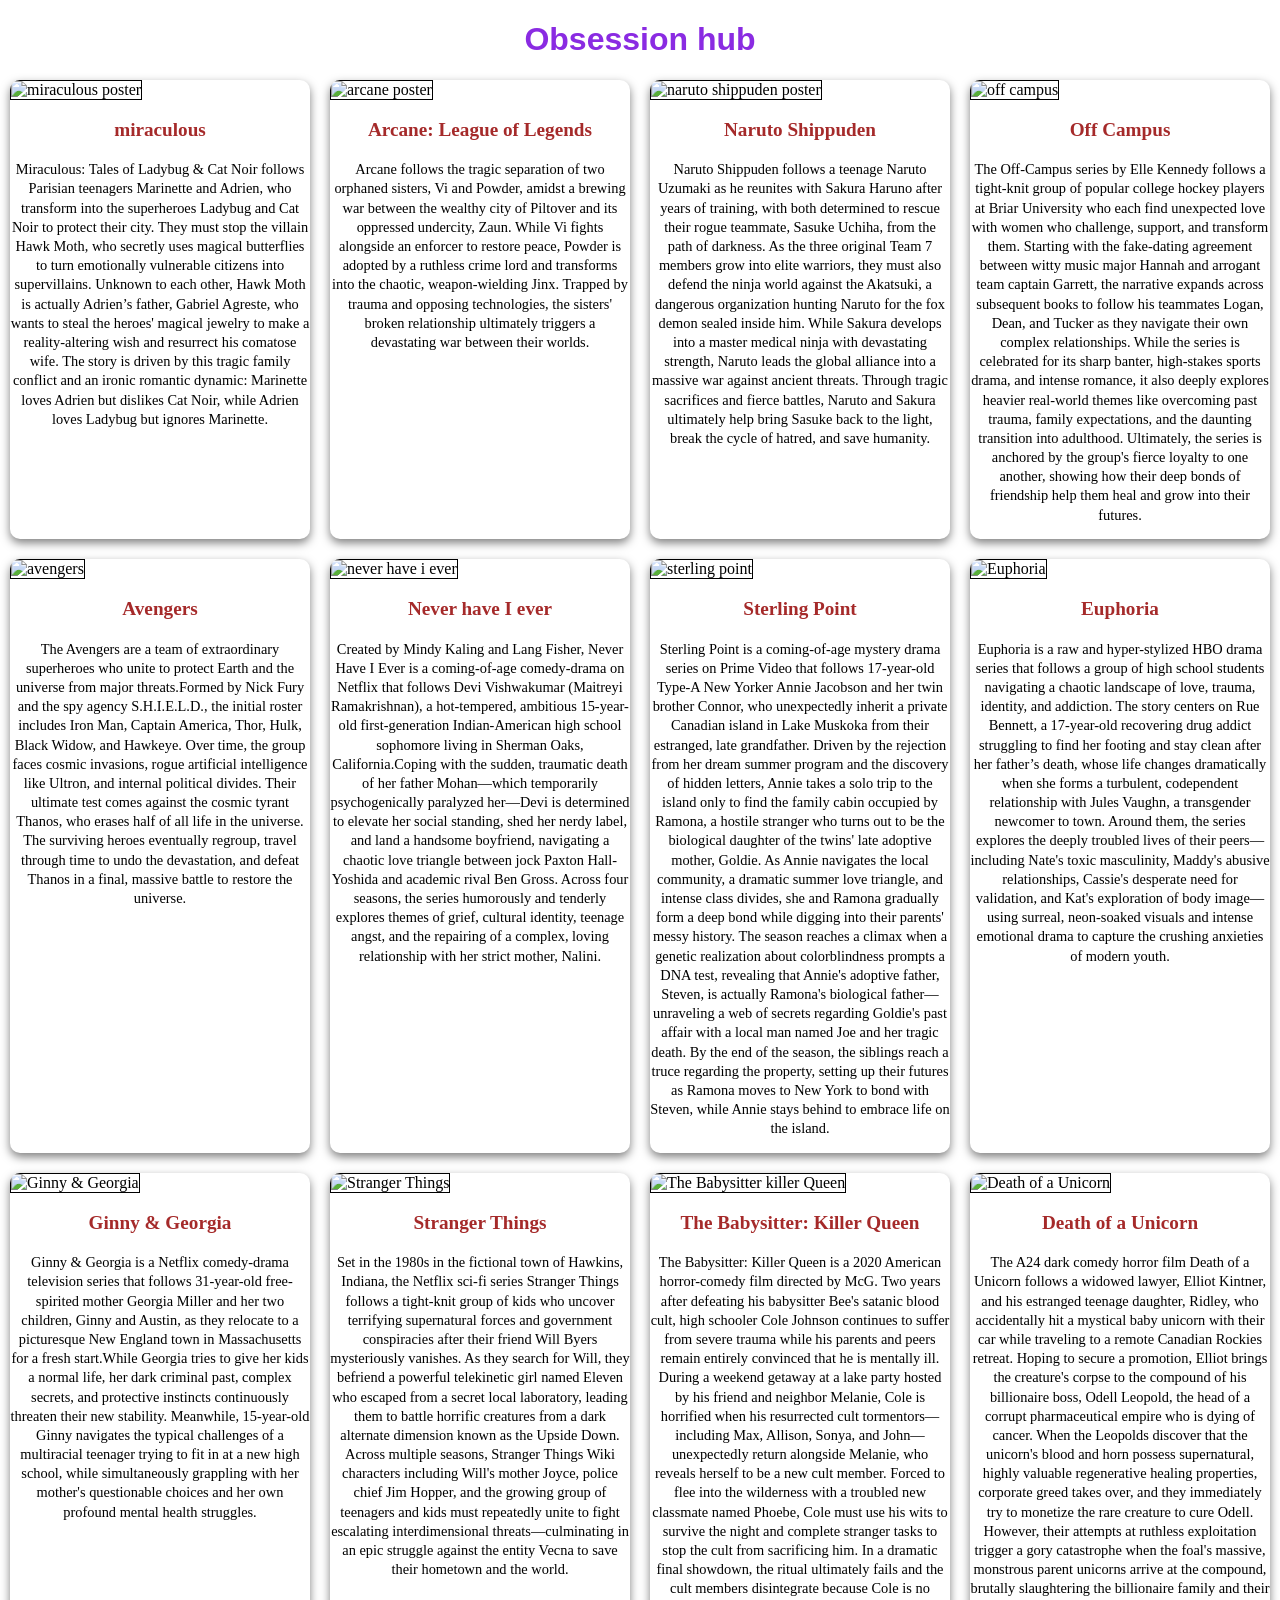
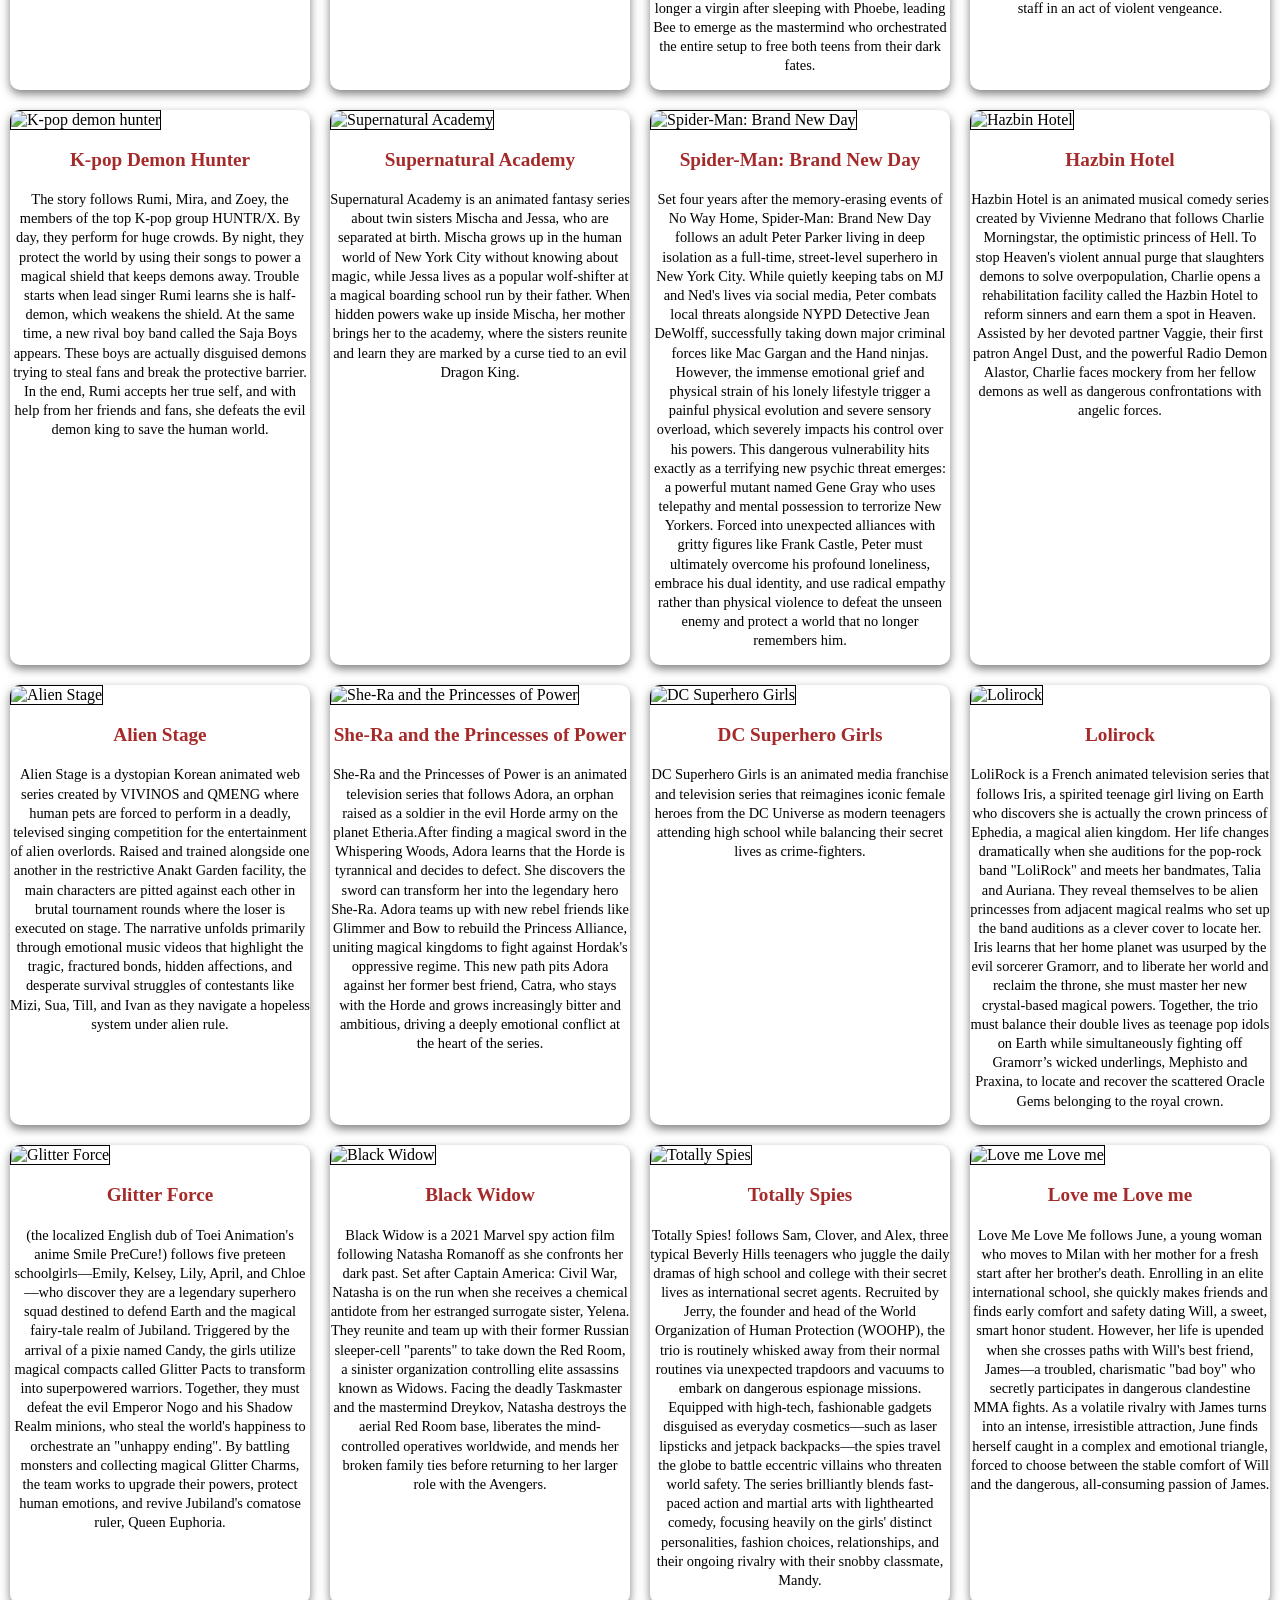
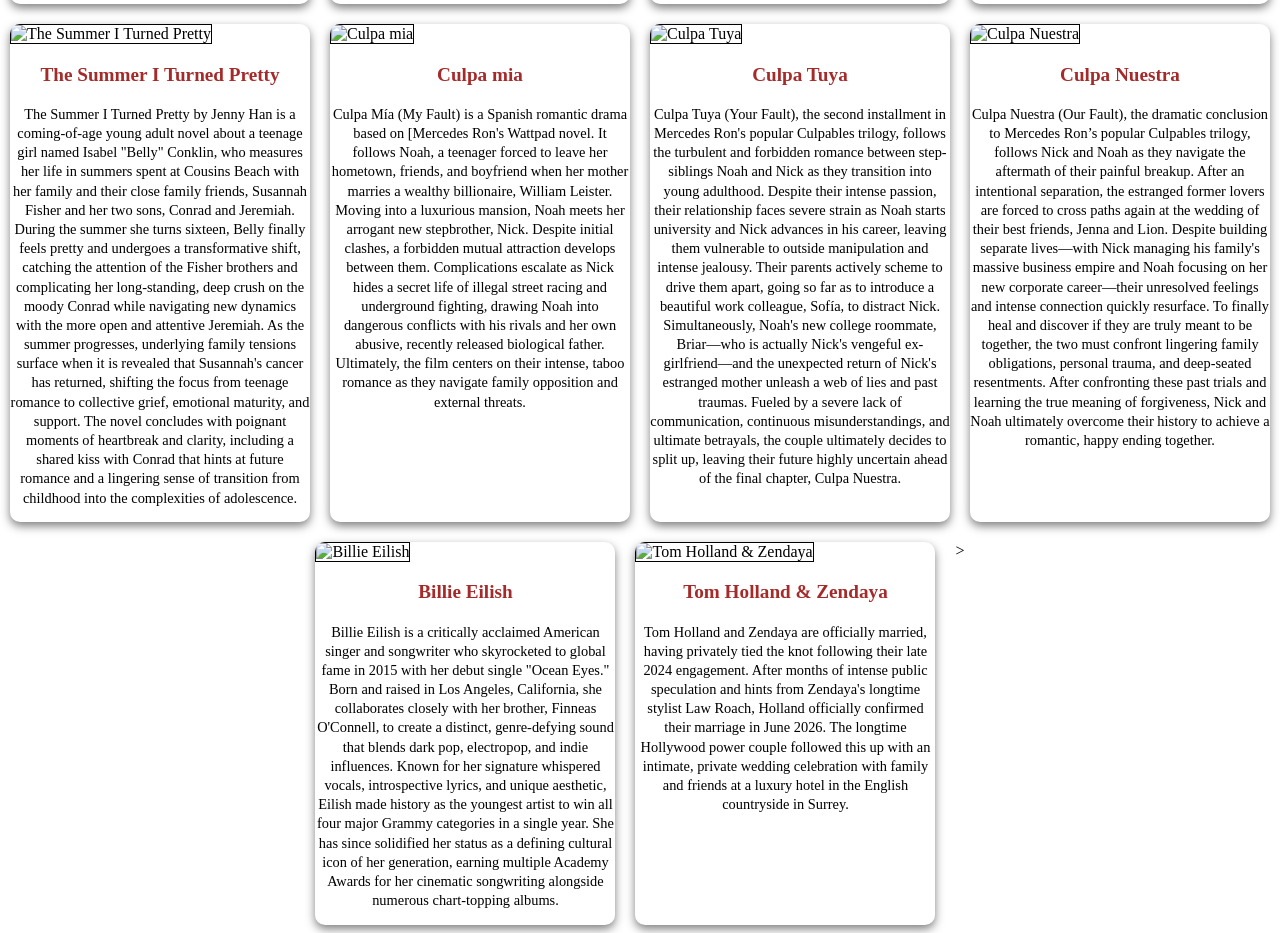
==== index.html @ 94c250fa "Rename obsessionss1.html to index.html" ====
<!DOCTYPE html>
<html lang="en">
<head>
    <title>obsession hub </title>
    <meta charset="UTF-8"></meta>
    <link rel="stylesheet" href="obsessionss1.css">
</head>
<body>
  <h1>Obsession hub </h1>
  <div class="characters">
    <div class="card">
        <img class="image" src="https://i.redd.it/vs1vuy1rjg8h1.jpeg" alt="miraculous poster">
        <h3> miraculous </h3>
        <p>Miraculous: Tales of Ladybug & Cat Noir follows Parisian teenagers Marinette and Adrien, who transform into the superheroes Ladybug and Cat Noir to protect their city. They must stop the villain Hawk Moth, who secretly uses magical butterflies to turn emotionally vulnerable citizens into supervillains. Unknown to each other, Hawk Moth is actually Adrien’s father, Gabriel Agreste, who wants to steal the heroes' magical jewelry to make a reality-altering wish and resurrect his comatose wife. The story is driven by this tragic family conflict and an ironic romantic dynamic: Marinette loves Adrien but dislikes Cat Noir, while Adrien loves Ladybug but ignores Marinette.</p>
    </div>
    
    <div class="card">
        <img class="image" src="https://encrypted-tbn0.gstatic.com/images?q=tbn:ANd9GcTRSIpbn0kQET9Qd38uBoyEJakanJIANCjS2gwqywTVqw&s=10" alt="arcane poster">
        <h3>Arcane: League of Legends</h3>
        <p>Arcane follows the tragic separation of two orphaned sisters, Vi and Powder, amidst a brewing war between the wealthy city of Piltover and its oppressed undercity, Zaun. While Vi fights alongside an enforcer to restore peace, Powder is adopted by a ruthless crime lord and transforms into the chaotic, weapon-wielding Jinx. Trapped by trauma and opposing technologies, the sisters' broken relationship ultimately triggers a devastating war between their worlds.</p>
    </div>
    
    <div class="card">
        <img class="image" src="https://www.posters.eu/cdn/shop/files/2026-08-12_Poster-Naruto-Shippuden-61x91-5cm-GPE6021.jpg?v=1786547463" alt="naruto shippuden poster">
        <h3> Naruto Shippuden </h3>
        <p>Naruto Shippuden follows a teenage Naruto Uzumaki as he reunites with Sakura Haruno after years of training, with both determined to rescue their rogue teammate, Sasuke Uchiha, from the path of darkness. As the three original Team 7 members grow into elite warriors, they must also defend the ninja world against the Akatsuki, a dangerous organization hunting Naruto for the fox demon sealed inside him. While Sakura develops into a master medical ninja with devastating strength, Naruto leads the global alliance into a massive war against ancient threats. Through tragic sacrifices and fierce battles, Naruto and Sakura ultimately help bring Sasuke back to the light, break the cycle of hatred, and save humanity.</p>
    </div>
    
    <div class="card">
        <img class="image" src="https://encrypted-tbn0.gstatic.com/images?q=tbn:ANd9GcTupFhHRlGIfgCKyCeSq2QedQkd9iP8yRFaUPgKkr9xpsTVHgtms8wIdI8K&s=10" alt="off campus">
        <h3>Off Campus </h3>
        <p>The Off-Campus series by Elle Kennedy follows a tight-knit group of popular college hockey players at Briar University who each find unexpected love with women who challenge, support, and transform them. Starting with the fake-dating agreement between witty music major Hannah and arrogant team captain Garrett, the narrative expands across subsequent books to follow his teammates Logan, Dean, and Tucker as they navigate their own complex relationships. While the series is celebrated for its sharp banter, high-stakes sports drama, and intense romance, it also deeply explores heavier real-world themes like overcoming past trauma, family expectations, and the daunting transition into adulthood. Ultimately, the series is anchored by the group's fierce loyalty to one another, showing how their deep bonds of friendship help them heal and grow into their futures.</p>
    </div>
    
    <div class="card">
        <img class="image" src="https://encrypted-tbn0.gstatic.com/images?q=tbn:ANd9GcQVtXmzrymDIBIonZKWMBMv33HSrMQzG2hgCHZhgr7XWvcpS2Dlo2YPVKSv&s=10" alt="avengers">
        <h3>Avengers</h3>
        <p>The Avengers are a team of extraordinary superheroes who unite to protect Earth and the universe from major threats.Formed by Nick Fury and the spy agency S.H.I.E.L.D., the initial roster includes Iron Man, Captain America, Thor, Hulk, Black Widow, and Hawkeye. Over time, the group faces cosmic invasions, rogue artificial intelligence like Ultron, and internal political divides. Their ultimate test comes against the cosmic tyrant Thanos, who erases half of all life in the universe. The surviving heroes eventually regroup, travel through time to undo the devastation, and defeat Thanos in a final, massive battle to restore the universe.</p>
    </div>
    
    <div class="card">
        <img class="image" src="https://encrypted-tbn0.gstatic.com/images?q=tbn:ANd9GcRK6Gsuh6d9pOK-b7Jehl7Fys5aTLJXKuGFCqBeonuAAw&s=10" alt="never have i ever">
        <h3> Never have I ever</h3>
        <p>Created by Mindy Kaling and Lang Fisher, Never Have I Ever is a coming-of-age comedy-drama on Netflix that follows Devi Vishwakumar (Maitreyi Ramakrishnan), a hot-tempered, ambitious 15-year-old first-generation Indian-American high school sophomore living in Sherman Oaks, California.Coping with the sudden, traumatic death of her father Mohan—which temporarily psychogenically paralyzed her—Devi is determined to elevate her social standing, shed her nerdy label, and land a handsome boyfriend, navigating a chaotic love triangle between jock Paxton Hall-Yoshida and academic rival Ben Gross. Across four seasons, the series humorously and tenderly explores themes of grief, cultural identity, teenage angst, and the repairing of a complex, loving relationship with her strict mother, Nalini.</p>    
    </div>
    <div class="card">
        <img class="image" src="https://i.pinimg.com/736x/e5/2c/2d/e52c2dbee23afd62ed3f03b2d351754a.jpg" alt="sterling point">
        <h3>Sterling Point</h3>
        <p>Sterling Point is a coming-of-age mystery drama series on Prime Video that follows 17-year-old Type-A New Yorker Annie Jacobson and her twin brother Connor, who unexpectedly inherit a private Canadian island in Lake Muskoka from their estranged, late grandfather. Driven by the rejection from her dream summer program and the discovery of hidden letters, Annie takes a solo trip to the island only to find the family cabin occupied by Ramona, a hostile stranger who turns out to be the biological daughter of the twins' late adoptive mother, Goldie. As Annie navigates the local community, a dramatic summer love triangle, and intense class divides, she and Ramona gradually form a deep bond while digging into their parents' messy history. The season reaches a climax when a genetic realization about colorblindness prompts a DNA test, revealing that Annie's adoptive father, Steven, is actually Ramona's biological father—unraveling a web of secrets regarding Goldie's past affair with a local man named Joe and her tragic death. By the end of the season, the siblings reach a truce regarding the property, setting up their futures as Ramona moves to New York to bond with Steven, while Annie stays behind to embrace life on the island.</p>
    </div>
    <div class="card">
        <img class="image" src="https://i.pinimg.com/1200x/f1/70/d9/f170d92de1d20e60b928ce5a4b582970.jpg" alt="Euphoria">
        <h3>Euphoria</h3>
        <p>Euphoria is a raw and hyper-stylized HBO drama series that follows a group of high school students navigating a chaotic landscape of love, trauma, identity, and addiction. The story centers on Rue Bennett, a 17-year-old recovering drug addict struggling to find her footing and stay clean after her father’s death, whose life changes dramatically when she forms a turbulent, codependent relationship with Jules Vaughn, a transgender newcomer to town. Around them, the series explores the deeply troubled lives of their peers—including Nate's toxic masculinity, Maddy's abusive relationships, Cassie's desperate need for validation, and Kat's exploration of body image—using surreal, neon-soaked visuals and intense emotional drama to capture the crushing anxieties of modern youth.</p>
    </div>
    <div class="card">
        <img class="image" src="https://encrypted-tbn0.gstatic.com/images?q=tbn:ANd9GcQAHxi1iueaqpAslgRvq2vdOJ_7mSBCq4L-PnFIdLFKo6GPB25xqjejdbeOCLOQALsyXqGkF9ZrZ5oDFoEMF2GnUXbwUsT4igwfQxXsj8-UjSZmF5s&s=10&ec=121966416" alt="Ginny & Georgia">
        <h3>Ginny & Georgia</h3>
        <p>Ginny & Georgia is a Netflix comedy-drama television series that follows 31-year-old free-spirited mother Georgia Miller and her two children, Ginny and Austin, as they relocate to a picturesque New England town in Massachusetts for a fresh start.While Georgia tries to give her kids a normal life, her dark criminal past, complex secrets, and protective instincts continuously threaten their new stability. Meanwhile, 15-year-old Ginny navigates the typical challenges of a multiracial teenager trying to fit in at a new high school, while simultaneously grappling with her mother's questionable choices and her own profound mental health struggles.</p>
    </div>
    <div class="card">
        <img class="image" src="https://files.ekmcdn.com/allwallpapers/images/stranger-things-poster-61x91.5cm-large-39360-1-p.webp" alt="Stranger Things">
        <h3>Stranger Things</h3>
        <p>Set in the 1980s in the fictional town of Hawkins, Indiana, the Netflix sci-fi series Stranger Things follows a tight-knit group of kids who uncover terrifying supernatural forces and government conspiracies after their friend Will Byers mysteriously vanishes. As they search for Will, they befriend a powerful telekinetic girl named Eleven who escaped from a secret local laboratory, leading them to battle horrific creatures from a dark alternate dimension known as the Upside Down. Across multiple seasons, Stranger Things Wiki characters including Will's mother Joyce, police chief Jim Hopper, and the growing group of teenagers and kids must repeatedly unite to fight escalating interdimensional threats—culminating in an epic struggle against the entity Vecna to save their hometown and the world.</p>
    </div>
    <div class="card">
        <img class="image" src="https://i.pinimg.com/736x/4f/96/06/4f96061d9ec3661d80a63f144a34530b.jpg" alt="The Babysitter killer Queen">
        <h3>The Babysitter: Killer Queen</h3>
        <p>The Babysitter: Killer Queen is a 2020 American horror-comedy film directed by McG. Two years after defeating his babysitter Bee's satanic blood cult, high schooler Cole Johnson continues to suffer from severe trauma while his parents and peers remain entirely convinced that he is mentally ill. During a weekend getaway at a lake party hosted by his friend and neighbor Melanie, Cole is horrified when his resurrected cult tormentors—including Max, Allison, Sonya, and John—unexpectedly return alongside Melanie, who reveals herself to be a new cult member. Forced to flee into the wilderness with a troubled new classmate named Phoebe, Cole must use his wits to survive the night and complete stranger tasks to stop the cult from sacrificing him. In a dramatic final showdown, the ritual ultimately fails and the cult members disintegrate because Cole is no longer a virgin after sleeping with Phoebe, leading Bee to emerge as the mastermind who orchestrated the entire setup to free both teens from their dark fates.</p>
    </div>
    <div class="card">
        <img class="image" src="https://i.pinimg.com/736x/e1/f7/8a/e1f78aa8b4dd3733bc53aff1ae348023.jpg" alt="Death of a Unicorn">
        <h3>Death of a Unicorn</h3>
        <p>The A24 dark comedy horror film Death of a Unicorn follows a widowed lawyer, Elliot Kintner, and his estranged teenage daughter, Ridley, who accidentally hit a mystical baby unicorn with their car while traveling to a remote Canadian Rockies retreat. Hoping to secure a promotion, Elliot brings the creature's corpse to the compound of his billionaire boss, Odell Leopold, the head of a corrupt pharmaceutical empire who is dying of cancer. When the Leopolds discover that the unicorn's blood and horn possess supernatural, highly valuable regenerative healing properties, corporate greed takes over, and they immediately try to monetize the rare creature to cure Odell. However, their attempts at ruthless exploitation trigger a gory catastrophe when the foal's massive, monstrous parent unicorns arrive at the compound, brutally slaughtering the billionaire family and their staff in an act of violent vengeance.</p>
    </div>
    <div class="card">
        <img class="image" src="https://i.pinimg.com/736x/12/86/40/1286407e6fe7aef79cb709c9a92f196d.jpg" alt="K-pop demon hunter">
        <h3>K-pop Demon Hunter</h3>
        <p>The story follows Rumi, Mira, and Zoey, the members of the top K-pop group HUNTR/X. By day, they perform for huge crowds. By night, they protect the world by using their songs to power a magical shield that keeps demons away. Trouble starts when lead singer Rumi learns she is half-demon, which weakens the shield. At the same time, a new rival boy band called the Saja Boys appears. These boys are actually disguised demons trying to steal fans and break the protective barrier. In the end, Rumi accepts her true self, and with help from her friends and fans, she defeats the evil demon king to save the human world.</p>
    </div>
    <div class="card">
        <img class="image" src="https://i.pinimg.com/736x/82/aa/18/82aa180ced754b306b20ab771eb48fbb.jpg" alt="Supernatural Academy">
        <h3>Supernatural Academy</h3>
        <p>Supernatural Academy is an animated fantasy series about twin sisters Mischa and Jessa, who are separated at birth. Mischa grows up in the human world of New York City without knowing about magic, while Jessa lives as a popular wolf-shifter at a magical boarding school run by their father. When hidden powers wake up inside Mischa, her mother brings her to the academy, where the sisters reunite and learn they are marked by a curse tied to an evil Dragon King.</p>
    </div>
    <div class="card">
        <img class="image" src="https://i.pinimg.com/736x/ca/3c/bd/ca3cbd546c5d00784b72289ebaf80f0b.jpg" alt="Spider-Man: Brand New Day">
        <h3>Spider-Man: Brand New Day</h3>
        <p>Set four years after the memory-erasing events of No Way Home, Spider-Man: Brand New Day follows an adult Peter Parker living in deep isolation as a full-time, street-level superhero in New York City. While quietly keeping tabs on MJ and Ned's lives via social media, Peter combats local threats alongside NYPD Detective Jean DeWolff, successfully taking down major criminal forces like Mac Gargan and the Hand ninjas. However, the immense emotional grief and physical strain of his lonely lifestyle trigger a painful physical evolution and severe sensory overload, which severely impacts his control over his powers. This dangerous vulnerability hits exactly as a terrifying new psychic threat emerges: a powerful mutant named Gene Gray who uses telepathy and mental possession to terrorize New Yorkers. Forced into unexpected alliances with gritty figures like Frank Castle, Peter must ultimately overcome his profound loneliness, embrace his dual identity, and use radical empathy rather than physical violence to defeat the unseen enemy and protect a world that no longer remembers him.</p>

    </div>
    <div class="card">
        <img class="image" src="https://i.pinimg.com/736x/cb/ff/54/cbff54a59e297ee1c6e6d835baa1c4d7.jpg" alt="Hazbin Hotel">
        <h3>Hazbin Hotel</h3>
        <p>Hazbin Hotel is an animated musical comedy series created by Vivienne Medrano that follows Charlie Morningstar, the optimistic princess of Hell. To stop Heaven's violent annual purge that slaughters demons to solve overpopulation, Charlie opens a rehabilitation facility called the Hazbin Hotel to reform sinners and earn them a spot in Heaven. Assisted by her devoted partner Vaggie, their first patron Angel Dust, and the powerful Radio Demon Alastor, Charlie faces mockery from her fellow demons as well as dangerous confrontations with angelic forces.</p>
    </div>
    <div class="card">
        <img class="image" src="https://i.pinimg.com/736x/9b/7d/a3/9b7da3a0d84ee20bc6d42ad5cc78b7d1.jpg" alt="Alien Stage">
        <h3>Alien Stage</h3>
        <p>Alien Stage is a dystopian Korean animated web series created by VIVINOS and QMENG where human pets are forced to perform in a deadly, televised singing competition for the entertainment of alien overlords. Raised and trained alongside one another in the restrictive Anakt Garden facility, the main characters are pitted against each other in brutal tournament rounds where the loser is executed on stage. The narrative unfolds primarily through emotional music videos that highlight the tragic, fractured bonds, hidden affections, and desperate survival struggles of contestants like Mizi, Sua, Till, and Ivan as they navigate a hopeless system under alien rule.</p>
    </div>
    <div class="card">
        <img class="image" src="https://m.media-amazon.com/images/M/MV5BMjI3MTI2NzY0M15BMl5BanBnXkFtZTgwNDY3MjA1NjM@._V1_FMjpg_UX1000_.jpg" alt="She-Ra and the Princesses of Power">
        <h3>She-Ra and the Princesses of Power</h3>
        <p>She-Ra and the Princesses of Power is an animated television series that follows Adora, an orphan raised as a soldier in the evil Horde army on the planet Etheria.After finding a magical sword in the Whispering Woods, Adora learns that the Horde is tyrannical and decides to defect. She discovers the sword can transform her into the legendary hero She-Ra. Adora teams up with new rebel friends like Glimmer and Bow to rebuild the Princess Alliance, uniting magical kingdoms to fight against Hordak's oppressive regime. This new path pits Adora against her former best friend, Catra, who stays with the Horde and grows increasingly bitter and ambitious, driving a deeply emotional conflict at the heart of the series.</p>
    </div>
    <div class="card">
        <img class="image" src="https://i.pinimg.com/736x/23/74/da/2374da79ec8d36e65f36afafdea6fd8c.jpg" alt="DC Superhero Girls">
        <h3>DC Superhero Girls</h3>
        <p>DC Superhero Girls is an animated media franchise and television series that reimagines iconic female heroes from the DC Universe as modern teenagers attending high school while balancing their secret lives as crime-fighters.</p>
    </div>
    <div class="card">
        <img class="image" src="https://i.pinimg.com/736x/70/8a/63/708a6344ffafbb4f45503c219e9973e1.jpg" alt="Lolirock">
        <h3>Lolirock</h3>
        <p>LoliRock is a French animated television series that follows Iris, a spirited teenage girl living on Earth who discovers she is actually the crown princess of Ephedia, a magical alien kingdom. Her life changes dramatically when she auditions for the pop-rock band "LoliRock" and meets her bandmates, Talia and Auriana. They reveal themselves to be alien princesses from adjacent magical realms who set up the band auditions as a clever cover to locate her. Iris learns that her home planet was usurped by the evil sorcerer Gramorr, and to liberate her world and reclaim the throne, she must master her new crystal-based magical powers. Together, the trio must balance their double lives as teenage pop idols on Earth while simultaneously fighting off Gramorr’s wicked underlings, Mephisto and Praxina, to locate and recover the scattered Oracle Gems belonging to the royal crown.</p>
    </div>
    <div class="card">
        <img class="image" src="https://static.wikia.nocookie.net/glitterforce/images/8/8c/Glitter_Force_%28Poster%29.webp/revision/latest?cb=20260329115758" alt="Glitter Force">
        <h3>Glitter Force</h3>
        <p> (the localized English dub of Toei Animation's anime Smile PreCure!) follows five preteen schoolgirls—Emily, Kelsey, Lily, April, and Chloe—who discover they are a legendary superhero squad destined to defend Earth and the magical fairy-tale realm of Jubiland. Triggered by the arrival of a pixie named Candy, the girls utilize magical compacts called Glitter Pacts to transform into superpowered warriors. Together, they must defeat the evil Emperor Nogo and his Shadow Realm minions, who steal the world's happiness to orchestrate an "unhappy ending". By battling monsters and collecting magical Glitter Charms, the team works to upgrade their powers, protect human emotions, and revive Jubiland's comatose ruler, Queen Euphoria.</p>
    </div>  
    <div class="card">
        <img class="image" src="https://m.media-amazon.com/images/M/MV5BZTMyZTA0ZTItYjY3Yi00ODNjLWExYTgtYzgxZTk0NTg0Y2FlXkEyXkFqcGc@._V1_.jpg" alt="Black Widow">
        <h3>Black Widow</h3>
        <p>Black Widow is a 2021 Marvel spy action film following Natasha Romanoff as she confronts her dark past. Set after Captain America: Civil War, Natasha is on the run when she receives a chemical antidote from her estranged surrogate sister, Yelena. They reunite and team up with their former Russian sleeper-cell "parents" to take down the Red Room, a sinister organization controlling elite assassins known as Widows. Facing the deadly Taskmaster and the mastermind Dreykov, Natasha destroys the aerial Red Room base, liberates the mind-controlled operatives worldwide, and mends her broken family ties before returning to her larger role with the Avengers.</p>
    </div>
    <div class="card">
        <img class="image" src="https://mediaproxy.tvtropes.org/width/1200/https://static.tvtropes.org/pmwiki/pub/images/totallyspies.png" alt="Totally Spies">
        <h3>Totally Spies</h3>
        <p>Totally Spies! follows Sam, Clover, and Alex, three typical Beverly Hills teenagers who juggle the daily dramas of high school and college with their secret lives as international secret agents. Recruited by Jerry, the founder and head of the World Organization of Human Protection (WOOHP), the trio is routinely whisked away from their normal routines via unexpected trapdoors and vacuums to embark on dangerous espionage missions. Equipped with high-tech, fashionable gadgets disguised as everyday cosmetics—such as laser lipsticks and jetpack backpacks—the spies travel the globe to battle eccentric villains who threaten world safety. The series brilliantly blends fast-paced action and martial arts with lighthearted comedy, focusing heavily on the girls' distinct personalities, fashion choices, relationships, and their ongoing rivalry with their snobby classmate, Mandy.</p>
    </div>
    <div class="card">
        <img class="image" src="https://encrypted-tbn0.gstatic.com/images?q=tbn:ANd9GcRBg1xTYMODbXHyfDTgv5fuQSzD0NafkJ8ZxYQB-K3dWge_ylCoqFVxbWg&s=10" alt="Love me Love me">
        <h3>Love me Love me</h3>
        <p>Love Me Love Me follows June, a young woman who moves to Milan with her mother for a fresh start after her brother's death. Enrolling in an elite international school, she quickly makes friends and finds early comfort and safety dating Will, a sweet, smart honor student. However, her life is upended when she crosses paths with Will's best friend, James—a troubled, charismatic "bad boy" who secretly participates in dangerous clandestine MMA fights. As a volatile rivalry with James turns into an intense, irresistible attraction, June finds herself caught in a complex and emotional triangle, forced to choose between the stable comfort of Will and the dangerous, all-consuming passion of James.</p>

    </div>
    <div class="card">
        <img class="image" src="https://encrypted-tbn0.gstatic.com/images?q=tbn:ANd9GcQWLIigHgfMYURcgQV2d8egPncCzcYmBGW8Dcer5gwny4lEvPKcLTeb-tGxyhtvK9R2HOwwQNDT9JKw&s=10&ec=121966416" alt="The Summer I Turned Pretty">
        <h3>The Summer I Turned Pretty</h3>
        <p>The Summer I Turned Pretty by Jenny Han is a coming-of-age young adult novel about a teenage girl named Isabel "Belly" Conklin, who measures her life in summers spent at Cousins Beach with her family and their close family friends, Susannah Fisher and her two sons, Conrad and Jeremiah. During the summer she turns sixteen, Belly finally feels pretty and undergoes a transformative shift, catching the attention of the Fisher brothers and complicating her long-standing, deep crush on the moody Conrad while navigating new dynamics with the more open and attentive Jeremiah. As the summer progresses, underlying family tensions surface when it is revealed that Susannah's cancer has returned, shifting the focus from teenage romance to collective grief, emotional maturity, and support. The novel concludes with poignant moments of heartbreak and clarity, including a shared kiss with Conrad that hints at future romance and a lingering sense of transition from childhood into the complexities of adolescence.</p>
    </div>
    <div class="card">
        <img class="image" src="https://encrypted-tbn0.gstatic.com/images?q=tbn:ANd9GcSW7aYM0kB2us1WkYTjDSRVeHVgp3m4nSLlauDF-EsvrA&s=10" alt="Culpa mia">
        <h3>Culpa mia</h3>
        <p>Culpa Mía (My Fault) is a Spanish romantic drama based on [Mercedes Ron's Wattpad novel. It follows Noah, a teenager forced to leave her hometown, friends, and boyfriend when her mother marries a wealthy billionaire, William Leister. Moving into a luxurious mansion, Noah meets her arrogant new stepbrother, Nick. Despite initial clashes, a forbidden mutual attraction develops between them. Complications escalate as Nick hides a secret life of illegal street racing and underground fighting, drawing Noah into dangerous conflicts with his rivals and her own abusive, recently released biological father. Ultimately, the film centers on their intense, taboo romance as they navigate family opposition and external threats.</p>

    </div>
    <div class="card">
        <img class="image" src="https://encrypted-tbn0.gstatic.com/images?q=tbn:ANd9GcQCgIWvJT53jnoJCg3BuEo05P2SLmDq-qo4-B3D1qghTg&s=10" alt="Culpa Tuya">
        <h3>Culpa Tuya</h3>
        <p>Culpa Tuya (Your Fault), the second installment in Mercedes Ron's popular Culpables trilogy, follows the turbulent and forbidden romance between step-siblings Noah and Nick as they transition into young adulthood. Despite their intense passion, their relationship faces severe strain as Noah starts university and Nick advances in his career, leaving them vulnerable to outside manipulation and intense jealousy. Their parents actively scheme to drive them apart, going so far as to introduce a beautiful work colleague, Sofía, to distract Nick. Simultaneously, Noah's new college roommate, Briar—who is actually Nick's vengeful ex-girlfriend—and the unexpected return of Nick's estranged mother unleash a web of lies and past traumas. Fueled by a severe lack of communication, continuous misunderstandings, and ultimate betrayals, the couple ultimately decides to split up, leaving their future highly uncertain ahead of the final chapter, Culpa Nuestra.</p>

    </div>
    <div class="card">
        <img class="image" src="https://encrypted-tbn0.gstatic.com/images?q=tbn:ANd9GcSYGyIymyPVUiQSeCPFfLbcIUxt9MqU4uBOVSyUT4XmAQ&s=10" alt="Culpa Nuestra">
        <h3>Culpa Nuestra</h3>
        <p>Culpa Nuestra (Our Fault), the dramatic conclusion to Mercedes Ron’s popular Culpables trilogy, follows Nick and Noah as they navigate the aftermath of their painful breakup. After an intentional separation, the estranged former lovers are forced to cross paths again at the wedding of their best friends, Jenna and Lion. Despite building separate lives—with Nick managing his family's massive business empire and Noah focusing on her new corporate career—their unresolved feelings and intense connection quickly resurface. To finally heal and discover if they are truly meant to be together, the two must confront lingering family obligations, personal trauma, and deep-seated resentments. After confronting these past trials and learning the true meaning of forgiveness, Nick and Noah ultimately overcome their history to achieve a romantic, happy ending together.</p>
    </div>
    <div class="card">
        <img class="image" src="https://encrypted-tbn0.gstatic.com/images?q=tbn:ANd9GcQ48ZrGOXNXXAF-CZR98GrYHwruell-hkdeXVmhW84M5g&s=10" alt="Billie Eilish">
        <h3>Billie Eilish</h3>
        <p>Billie Eilish is a critically acclaimed American singer and songwriter who skyrocketed to global fame in 2015 with her debut single "Ocean Eyes." Born and raised in Los Angeles, California, she collaborates closely with her brother, Finneas O'Connell, to create a distinct, genre-defying sound that blends dark pop, electropop, and indie influences. Known for her signature whispered vocals, introspective lyrics, and unique aesthetic, Eilish made history as the youngest artist to win all four major Grammy categories in a single year. She has since solidified her status as a defining cultural icon of her generation, earning multiple Academy Awards for her cinematic songwriting alongside numerous chart-topping albums.</p>
    </div>
    <div class="card">
        <img class="image" src="https://media.vanityfair.com/photos/6a777039145bfd225e9c3ae8/master/w_2560%2Cc_limit/2288193249" alt="Tom Holland & Zendaya">
        <h3>Tom Holland & Zendaya</h3>
        <p>Tom Holland and Zendaya are officially married, having privately tied the knot following their late 2024 engagement. After months of intense public speculation and hints from Zendaya's longtime stylist Law Roach, Holland officially confirmed their marriage in June 2026. The longtime Hollywood power couple followed this up with an intimate, private wedding celebration with family and friends at a luxury hotel in the English countryside in Surrey.</p>
    </div>
</body>

</html>>
---- obsessionss1.css ----
h1 {
    text-align: center;
    font-family: Arial, "Helvetica Neue", Helvetica, sans-serif;
    color: blueviolet;
}

h3 {
    text-align: center;
    color: brown;
    font-size: larger;
}

p {
    text-align: center;
    font-size: 0.9rem;
    line-height: 1.2rem;
}

.characters {
    display: flex;
    flex-wrap: wrap;

    justify-content: center;
    gap: 20px;
}

.card {
    width: 300px;
    overflow: hidden;
    transition: transform 0.2s ease;
    border-radius: 10px;
    box-shadow: 0 4px 10px rgba(0, 0, 0, 0.5);
}
.card:hover {
    
    transform: translateY(-5px);
}

.image {
    width: 100%;
    height: 350px;
    object-fit: cover;
    border: 1px solid black;
}
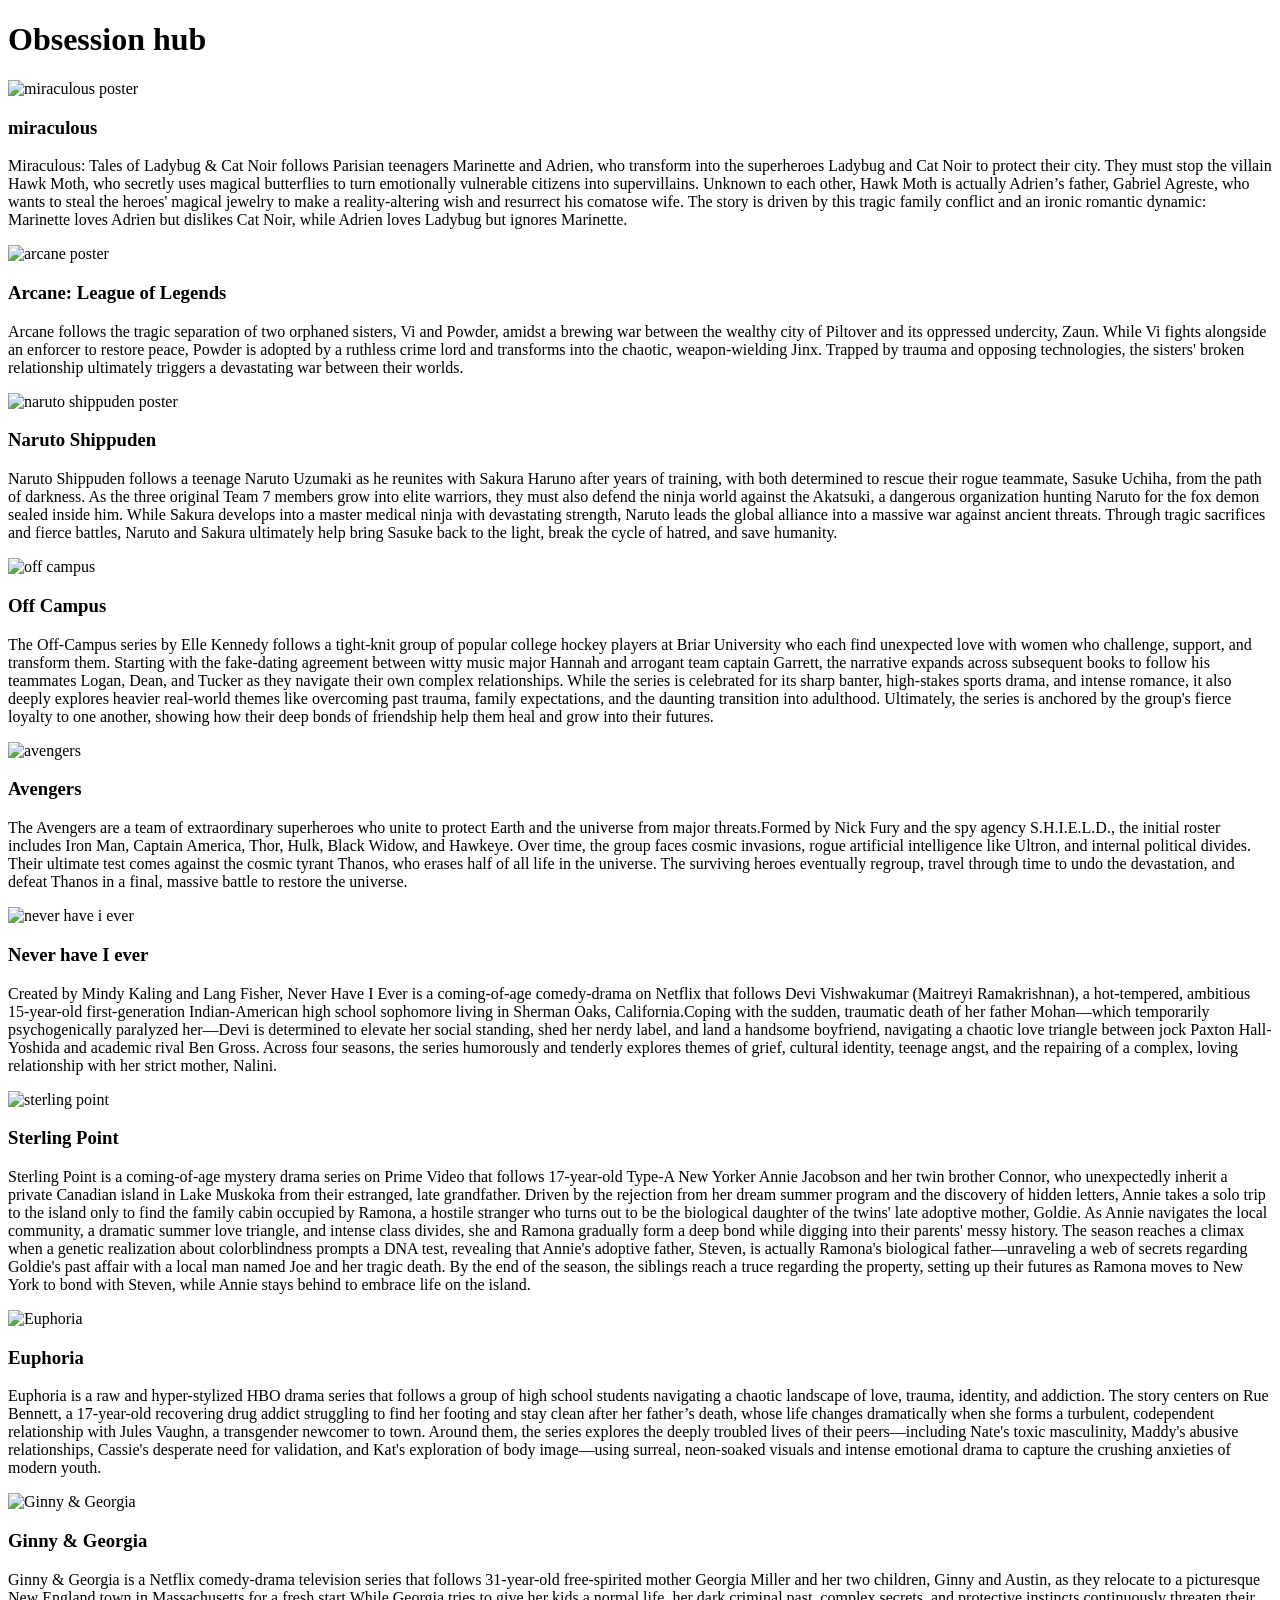
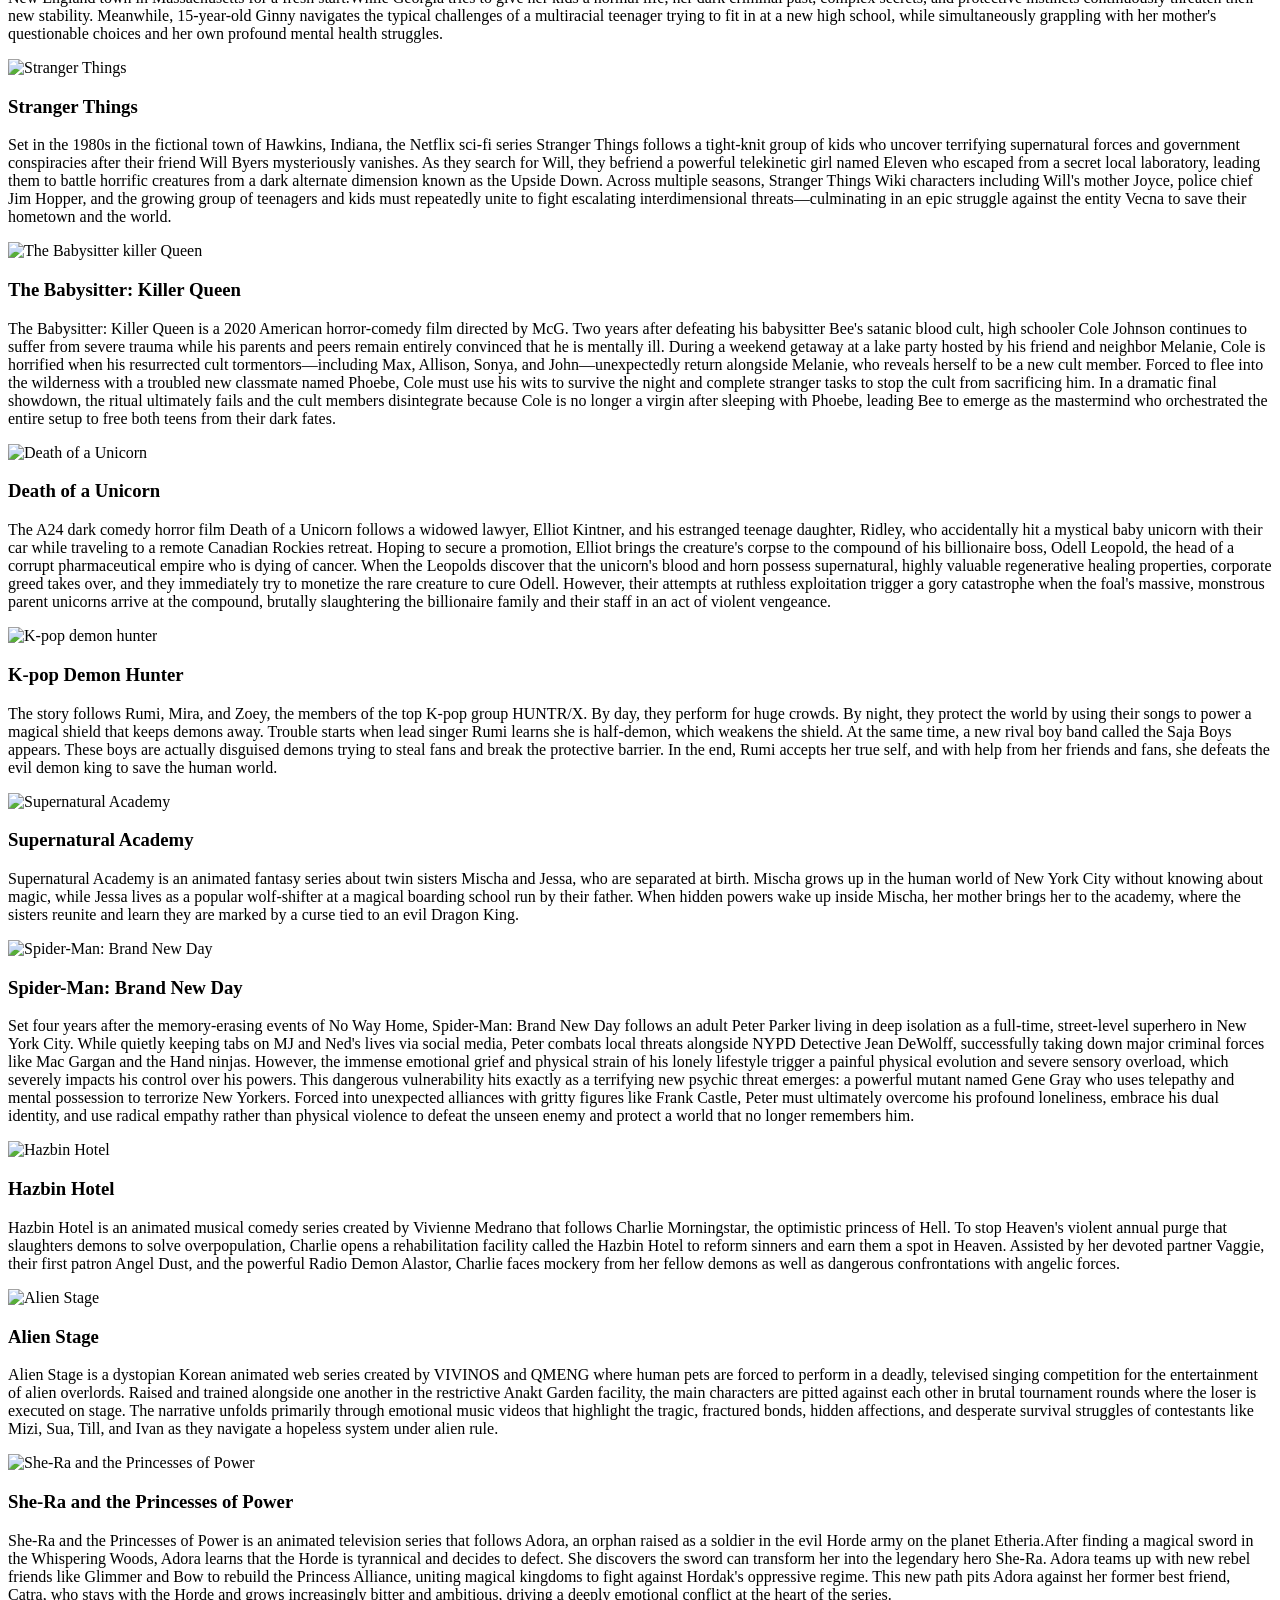
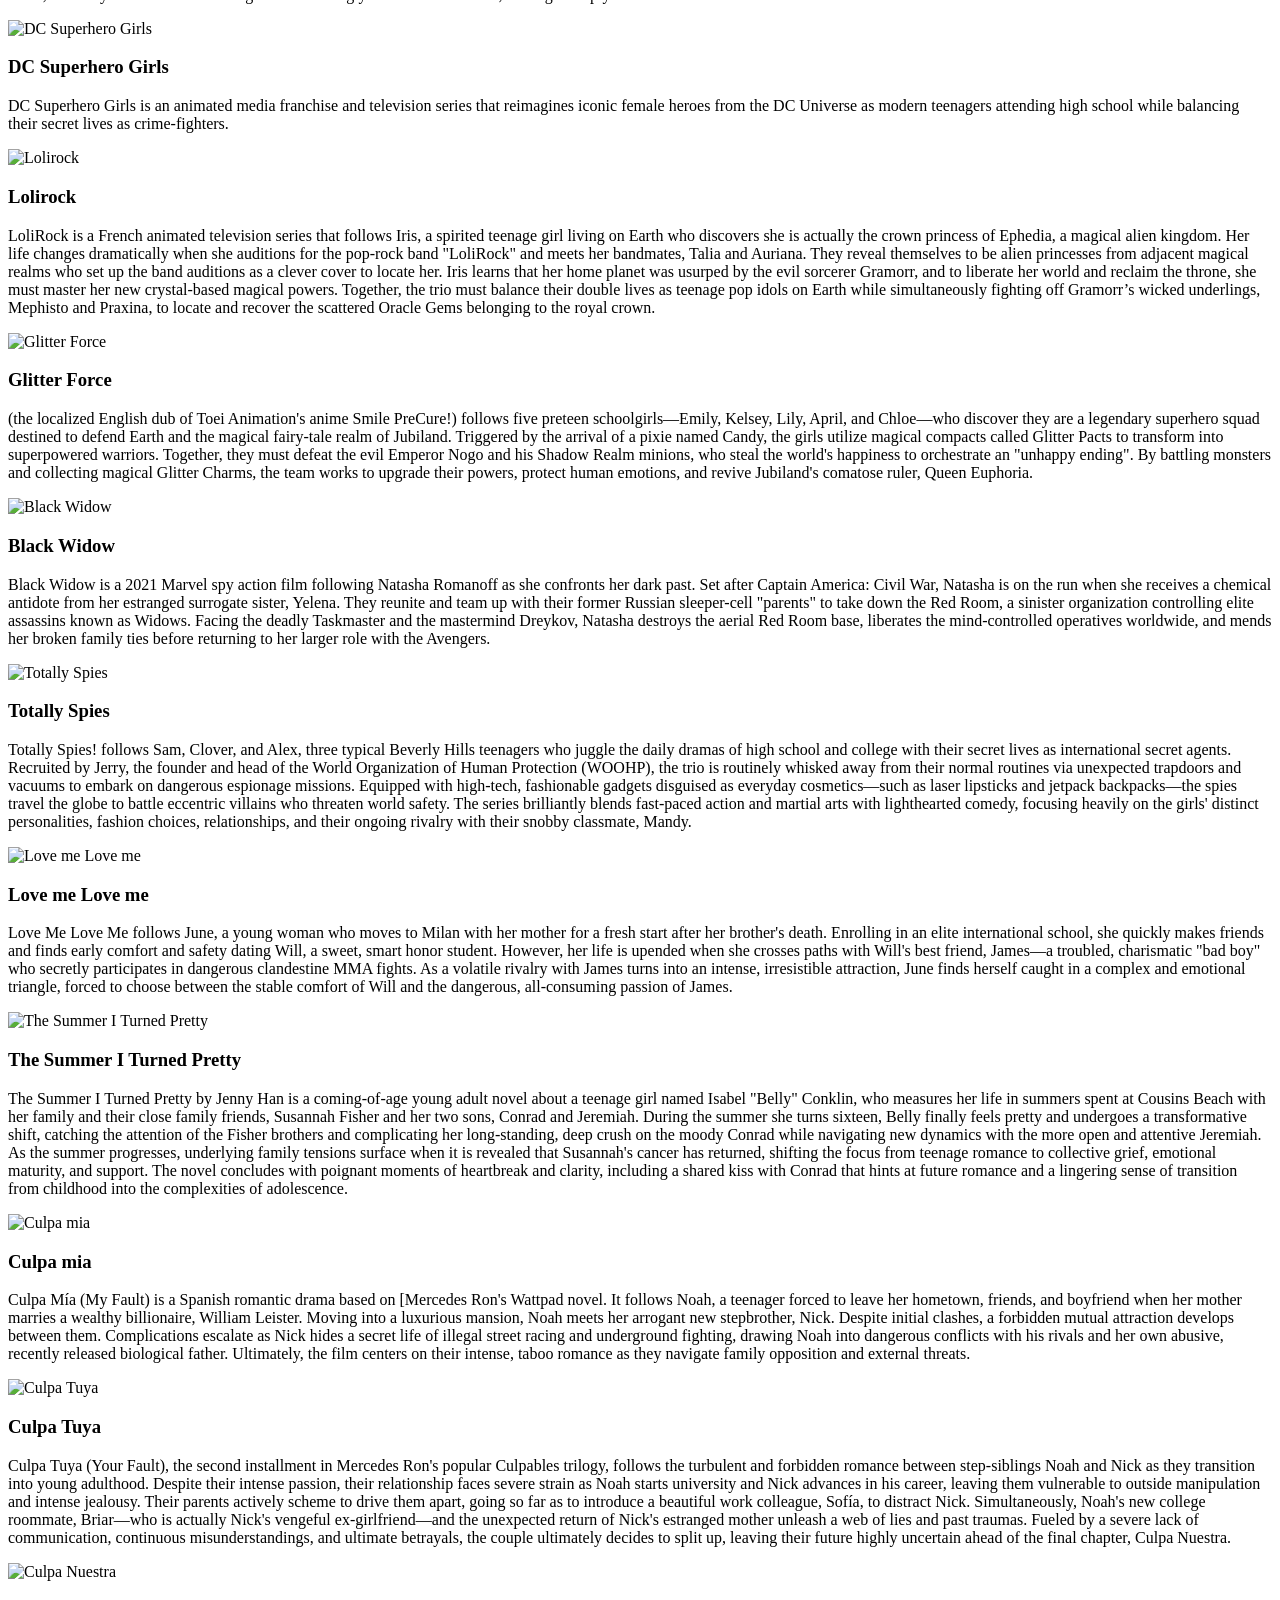
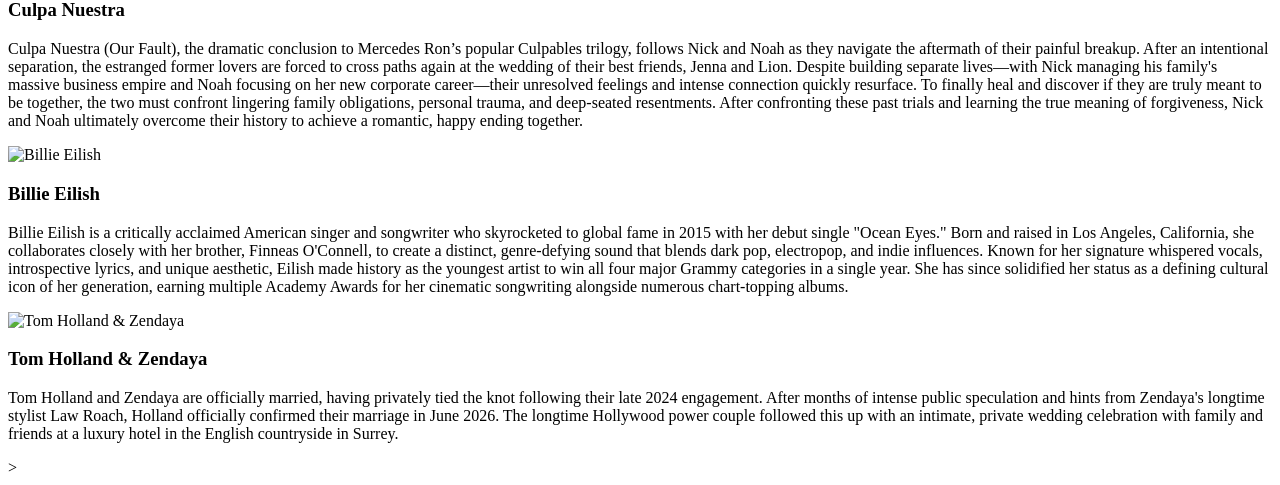
==== commit 223b2981: "Update print statement from 'Hello' to 'Goodbye'" ====
--- a/index.html
+++ b/index.html
@@ -1,10 +1,22 @@
 <!DOCTYPE html>
 <html lang="en">
 <head>
-    <title>obsession hub </title>
-    <meta charset="UTF-8"></meta>
-    <link rel="stylesheet" href="obsessionss1.css">
+    <meta charset="UTF-8">
+    <meta name="viewport" content="width=device-width, initial-scale=1.0">
+    
+    <!-- This is the title Google shows in search results -->
+    <title>Obsession Hub | Your Ultimate Guide to Shows, Books & Music</title>
+    
+    <!-- This description tells Google exactly what your site covers -->
+    <meta name="description" content="Explore posters, summaries, and deep dives into your favorite obsessions including Arcane, Miraculous, Naruto, Culpa Mía, and more at Obsession Hub.">
+    
+    <!-- Keywords help search engines categorize your fandoms -->
+    <meta name="keywords" content="Obsession Hub, Arcane, Miraculous Ladybug, Naruto Shippuden, Off Campus, Culpa Mia, Stranger Things, Hazbin Hotel">
+    
+    <!-- Paste your Google Verification file tag right here if you ever need it again -->
+    <meta name="google-site-verification" content="googlea924c967e640f764" />
 </head>
+
 <body>
   <h1>Obsession hub </h1>
   <div class="characters">
